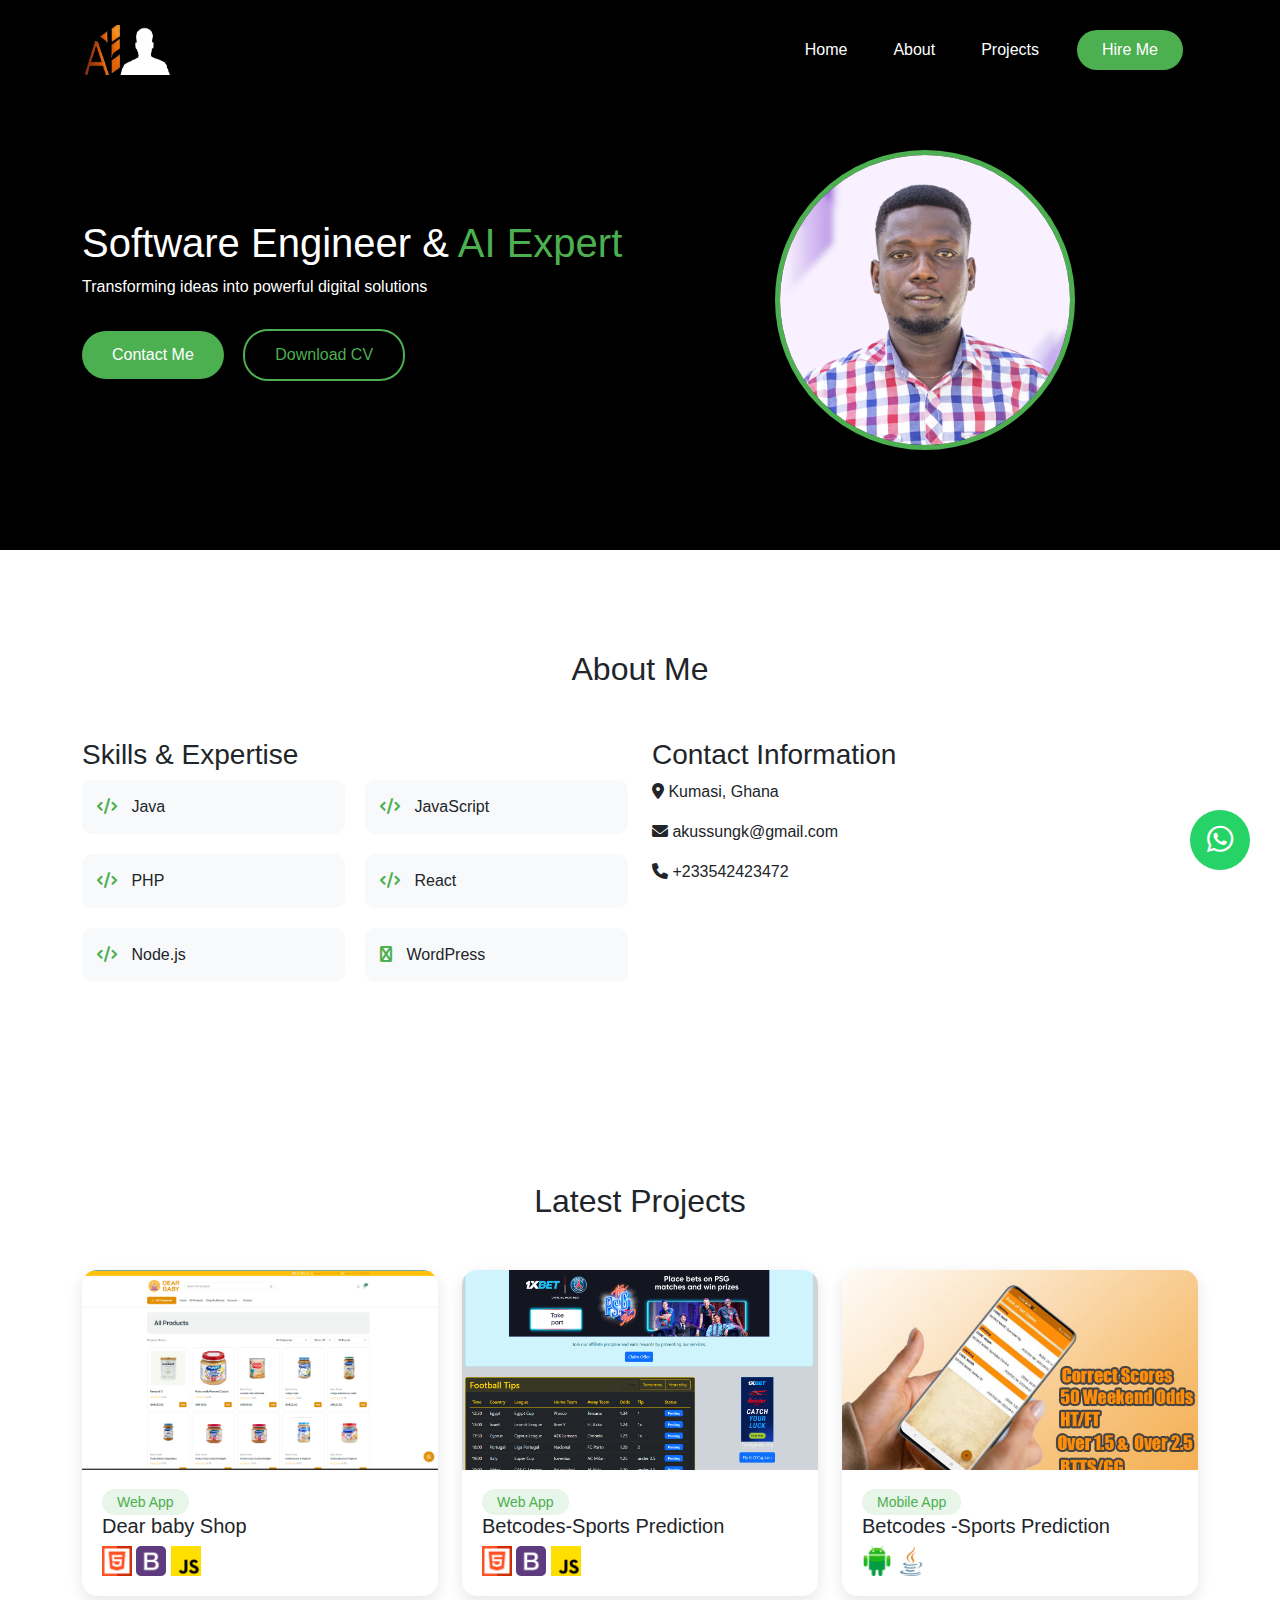
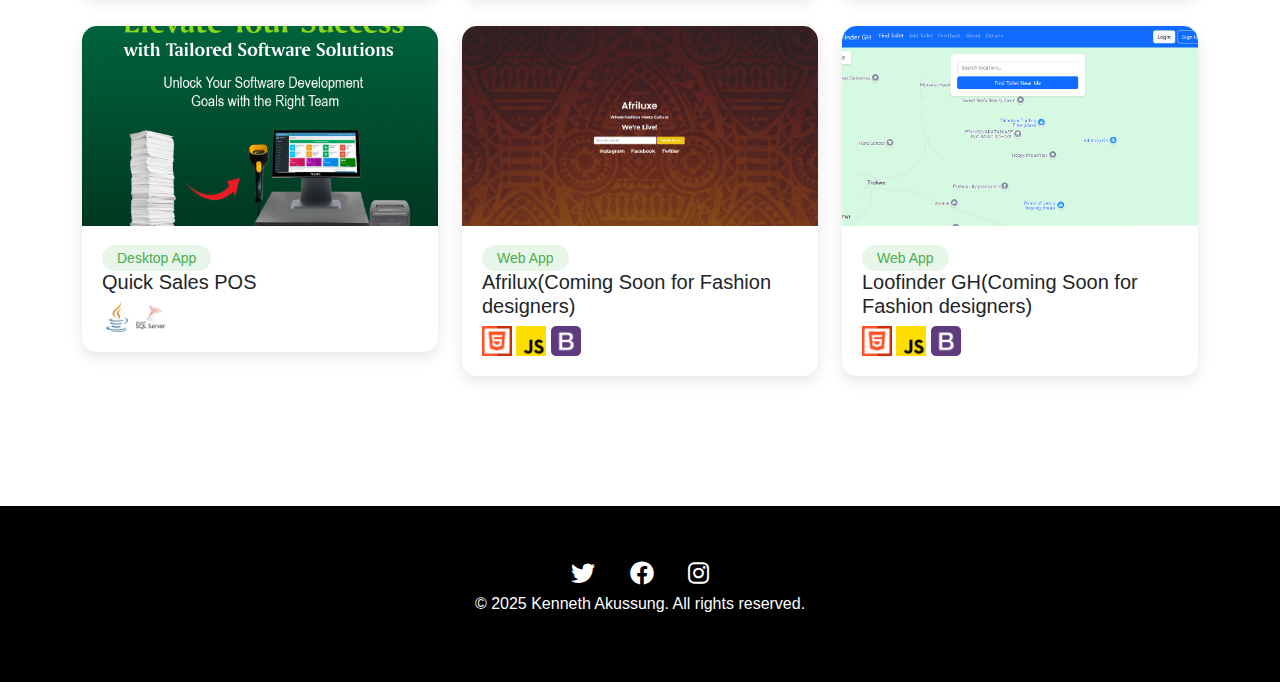
==== index.html @ 5c7963cb "first commit" ====
<!DOCTYPE html>
<html lang="en">
  <head>
    <meta charset="UTF-8" />
    <meta name="viewport" content="width=device-width, initial-scale=1.0" />
    <meta
      name="description"
      content="Kenneth Akussung - Software Engineer and AI Expert Portfolio"
    />
    <title>Kenneth Akussung - Portfolio</title>
    <link
      href="https://cdn.jsdelivr.net/npm/bootstrap@5.3.0/dist/css/bootstrap.min.css"
      rel="stylesheet"
    />
    <link
      rel="stylesheet"
      href="https://cdnjs.cloudflare.com/ajax/libs/font-awesome/6.0.0/css/all.min.css"
    />
    <link rel="stylesheet" href="style.css" />
  </head>
  <body>
    <!-- Navigation -->
    <nav class="navbar navbar-expand-lg fixed-top">
      <div class="container">
        <a class="navbar-brand" href="#home"
          ><img src="assets/logo.png" width="150" height="50" alt=""
        /></a>
        <button
          class="navbar-toggler"
          type="button"
          data-bs-toggle="collapse"
          data-bs-target="#navbarNav"
        >
          <span class="navbar-toggler-icon"></span>
        </button>
        <div class="collapse navbar-collapse" id="navbarNav">
          <ul class="navbar-nav ms-auto">
            <li class="nav-item"><a class="nav-link" href="#home">Home</a></li>
            <li class="nav-item">
              <a class="nav-link" href="#about">About</a>
            </li>
            <li class="nav-item">
              <a class="nav-link" href="#projects">Projects</a>
            </li>
            <li class="nav-item">
              <a class="nav-link hire-btn" href="#contact">Hire Me</a>
            </li>
          </ul>
        </div>
      </div>
    </nav>

    <!-- Hero Section -->
    <section id="home" class="hero">
      <div class="container">
        <div class="row align-items-center">
          <div class="col-md-6">
            <h1>
              Software Engineer & <span class="highlight">AI Expert</span>
            </h1>
            <p>Transforming ideas into powerful digital solutions</p>
            <div class="cta-buttons">
              <a href="#contact" class="btn btn-primary">Contact Me</a>
              <a href="#" class="btn btn-outline">Download CV</a>
            </div>
          </div>
          <div class="col-md-6 text-center">
            <img
              src="assets/profile.jpeg"
              alt="Kenneth Akussung"
              class="profile-img"
            />
          </div>
        </div>
      </div>
    </section>

    <!-- About Section -->
    <section id="about" class="about">
      <div class="container">
        <h2>About Me</h2>
        <div class="row">
          <div class="col-md-6">
            <h3>Skills & Expertise</h3>
            <div class="skills-grid">
              <div class="skill-item"><i class="fas fa-code"></i> Java</div>
              <div class="skill-item">
                <i class="fas fa-code"></i> JavaScript
              </div>
              <div class="skill-item"><i class="fas fa-code"></i> PHP</div>
              <div class="skill-item"><i class="fas fa-code"></i> React</div>
              <div class="skill-item"><i class="fas fa-code"></i> Node.js</div>
              <div class="skill-item">
                <i class="fas fa-wordpress"></i> WordPress
              </div>
            </div>
          </div>
          <div class="col-md-6">
            <h3>Contact Information</h3>
            <p><i class="fas fa-map-marker-alt"></i> Kumasi, Ghana</p>
            <p><i class="fas fa-envelope"></i> akussungk@gmail.com</p>
            <p><i class="fas fa-phone"></i> +233542423472</p>
          </div>
        </div>
      </div>
    </section>

    <!-- Projects Section -->
    <section id="projects" class="projects">
      <div class="container">
        <h2>Latest Projects</h2>
        <div class="row">
          <!--project 1-->
          <div class="col-md-4">
            <div class="project-card">
              <a href="dearbabyshopgh.com" target="_blank">
                <img src="assets/project1.png" alt="Project 1"
              /></a>
              <div class="project-info">
                <span class="platform">Web App</span>
                <h5>Dear baby Shop</h5>
                <div class="technologies">
                  <img src="assets/html.png" alt="" />
                  <img src="assets/bootstrap.png" alt="" />
                  <img src="assets/js.png" alt="" />
                </div>
              </div>
            </div>
          </div>
          <!--project 2-->
          <div class="col-md-4">
            <div class="project-card">
              <a href=""> <img src="assets/project3.png" alt="Project 1" /></a>
              <div class="project-info">
                <span class="platform">Web App</span>
                <h5>Betcodes-Sports Prediction</h5>
                <div class="technologies">
                  <img src="assets/html.png" alt="" />
                  <img src="assets/bootstrap.png" alt="" />
                  <img src="assets/js.png" alt="" />
                </div>
              </div>
            </div>
          </div>
          <!--project 3-->
          <div class="col-md-4">
            <div class="project-card">
              <a href=""> <img src="assets/AD2.jpg" alt="Project 1" /></a>
              <div class="project-info">
                <span class="platform">Mobile App</span>
                <h5>Betcodes -Sports Prediction</h5>
                <div class="technologies">
                  <img src="assets/android.png" alt="" />
                  <img src="assets/java.png" alt="" />
                </div>
              </div>
            </div>
          </div>
          <!--project 4-->
          <div class="col-md-4">
            <div class="project-card">
              <a href=""> <img src="assets/Kw1.png" alt="Project 1" /></a>
              <div class="project-info">
                <span class="platform">Desktop App</span>
                <h5>Quick Sales POS</h5>
                <div class="technologies">
                  <img src="assets/java.png" alt="" />
                  <img src="assets/sql-server.png" alt="" />
                </div>
              </div>
            </div>
          </div>
          <!--project 4-->
          <div class="col-md-4">
            <div class="project-card">
              <a href=""> <img src="assets/afrilux.png" alt="Project 1" /></a>
              <div class="project-info">
                <span class="platform">Web App</span>
                <h5>Afrilux(Coming Soon for Fashion designers)</h5>
                <div class="technologies">
                  <img src="assets/html.png" alt="" />
                  <img src="assets/js.png" alt="" />
                  <img src="assets/bootstrap.png" alt="" />
                </div>
              </div>
            </div>
          </div>
          <!--project 5-->
          <div class="col-md-4">
            <div class="project-card">
              <a href=""> <img src="assets/loofinder.png" alt="Project 1" /></a>
              <div class="project-info">
                <span class="platform">Web App</span>
                <h5>Loofinder GH(Coming Soon for Fashion designers)</h5>
                <div class="technologies">
                  <img src="assets/html.png" alt="" />
                  <img src="assets/js.png" alt="" />
                  <img src="assets/bootstrap.png" alt="" />
                </div>
              </div>
            </div>
          </div>
          <!-- Add more project cards as needed -->
        </div>
      </div>
    </section>

    <!-- Footer -->
    <footer>
      <div class="container">
        <div class="social-links">
          <a href="https://x.com/Kenworldtech"
            ><i class="fab fa-twitter"></i
          ></a>
          <a href="https://facebook.com/akussung"
            ><i class="fab fa-facebook"></i
          ></a>
          <a href="https://instagram.com/kenworldtech"
            ><i class="fab fa-instagram"></i
          ></a>
        </div>
        <p>&copy; 2025 Kenneth Akussung. All rights reserved.</p>
      </div>
    </footer>

    <!-- WhatsApp Float -->
    <a href="https://wa.me/233542423472" class="whatsapp-float">
      <i class="fab fa-whatsapp"></i>
    </a>

    <script src="https://cdn.jsdelivr.net/npm/bootstrap@5.3.0/dist/js/bootstrap.bundle.min.js"></script>
    <script src="script.js"></script>
  </body>
</html>
---- style.css ----
:root {
  --primary-color: #4caf50;
  --dark-color: #000;
  --light-color: #fff;
}

/* General Styles */
body {
  font-family: "Arial", sans-serif;
}

section {
  padding: 100px 0;
}

h2 {
  text-align: center;
  margin-bottom: 50px;
}

/* Navigation */
.navbar {
  background-color: var(--dark-color);
  padding: 20px 0;
}

.navbar-brand {
  color: var(--primary-color);
  font-weight: bold;
}

.nav-link {
  color: var(--light-color) !important;
  margin: 0 15px;
}

.hire-btn {
  background-color: var(--primary-color);
  border-radius: 25px;
  padding: 8px 25px !important;
}

/* Hero Section */
.hero {
  background-color: var(--dark-color);
  color: var(--light-color);
  padding-top: 150px;
}

.highlight {
  color: var(--primary-color);
}

.profile-img {
  width: 300px;
  height: 300px;
  border-radius: 50%;
  border: 5px solid var(--primary-color);
}

.cta-buttons {
  margin-top: 30px;
}

.btn-primary {
  background-color: var(--primary-color);
  border: none;
  padding: 12px 30px;
  border-radius: 25px;
}

.btn-outline {
  border: 2px solid var(--primary-color);
  color: var(--primary-color);
  padding: 12px 30px;
  border-radius: 25px;
  margin-left: 15px;
}

/* About Section */
.skills-grid {
  display: grid;
  grid-template-columns: repeat(2, 1fr);
  gap: 20px;
}

.skill-item {
  background-color: #f8f9fa;
  padding: 15px;
  border-radius: 10px;
}

.skill-item i {
  color: var(--primary-color);
  margin-right: 10px;
}

/* Projects Section */
.project-card {
  background-color: var(--light-color);
  border-radius: 15px;
  overflow: hidden;
  box-shadow: 0 5px 15px rgba(0, 0, 0, 0.1);
  margin-bottom: 30px;
}

.project-card img {
  width: 100%;
  height: 200px;
  object-fit: cover;
}

.project-info {
  padding: 20px;
}

.platform {
  background-color: #e8f5e9;
  color: var(--primary-color);
  padding: 5px 15px;
  border-radius: 15px;
  font-size: 14px;
}

.technologies span {
  background-color: #f8f9fa;
  padding: 5px 15px;
  border-radius: 15px;
  margin-right: 10px;
  font-size: 14px;
}
.technologies img {
  width: 30px;
  height: 30px;
}
/* Footer */
footer {
  background-color: var(--dark-color);
  color: var(--light-color);
  padding: 50px 0;
  text-align: center;
}

.social-links a {
  color: var(--light-color);
  margin: 0 15px;
  font-size: 24px;
}

/* WhatsApp Float */
.whatsapp-float {
  position: fixed;
  bottom: 30px;
  right: 30px;
  background-color: #25d366;
  color: var(--light-color);
  width: 60px;
  height: 60px;
  border-radius: 50%;
  text-align: center;
  font-size: 30px;
  line-height: 60px;
  z-index: 100;
}
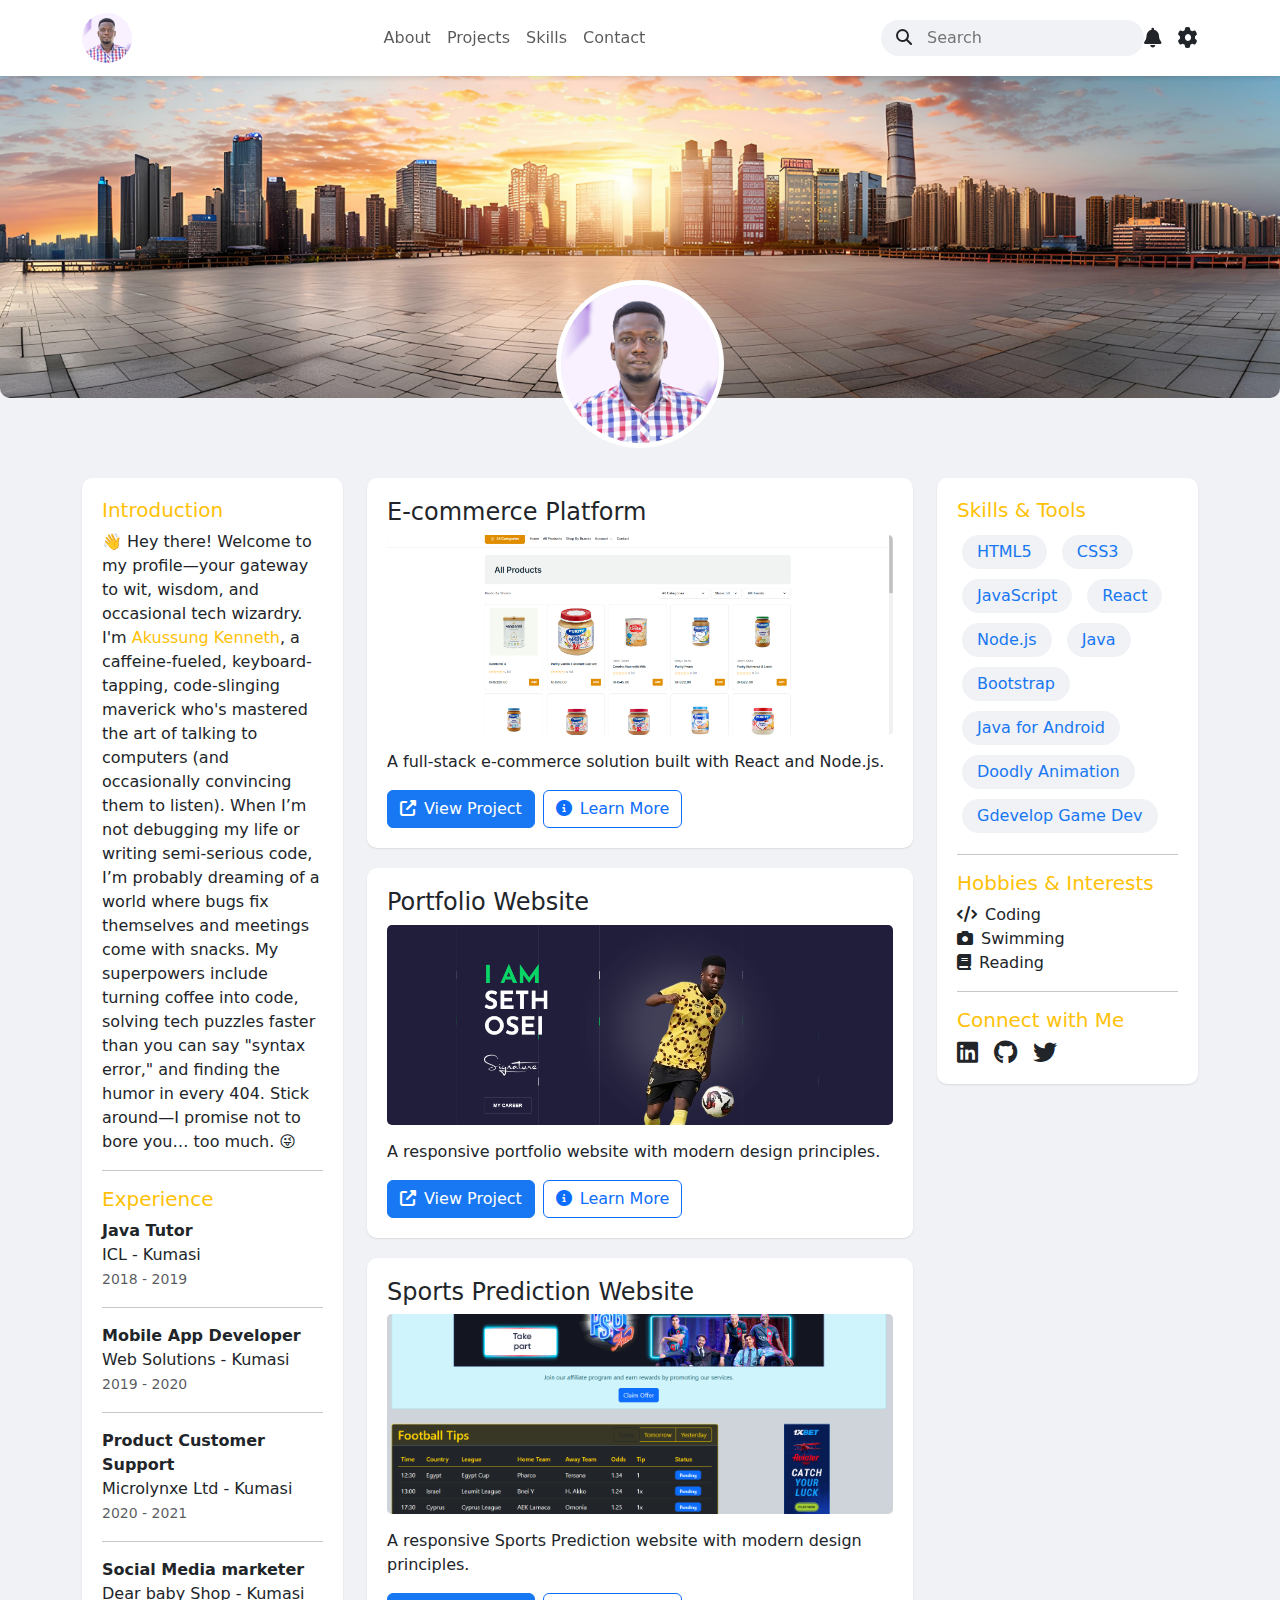
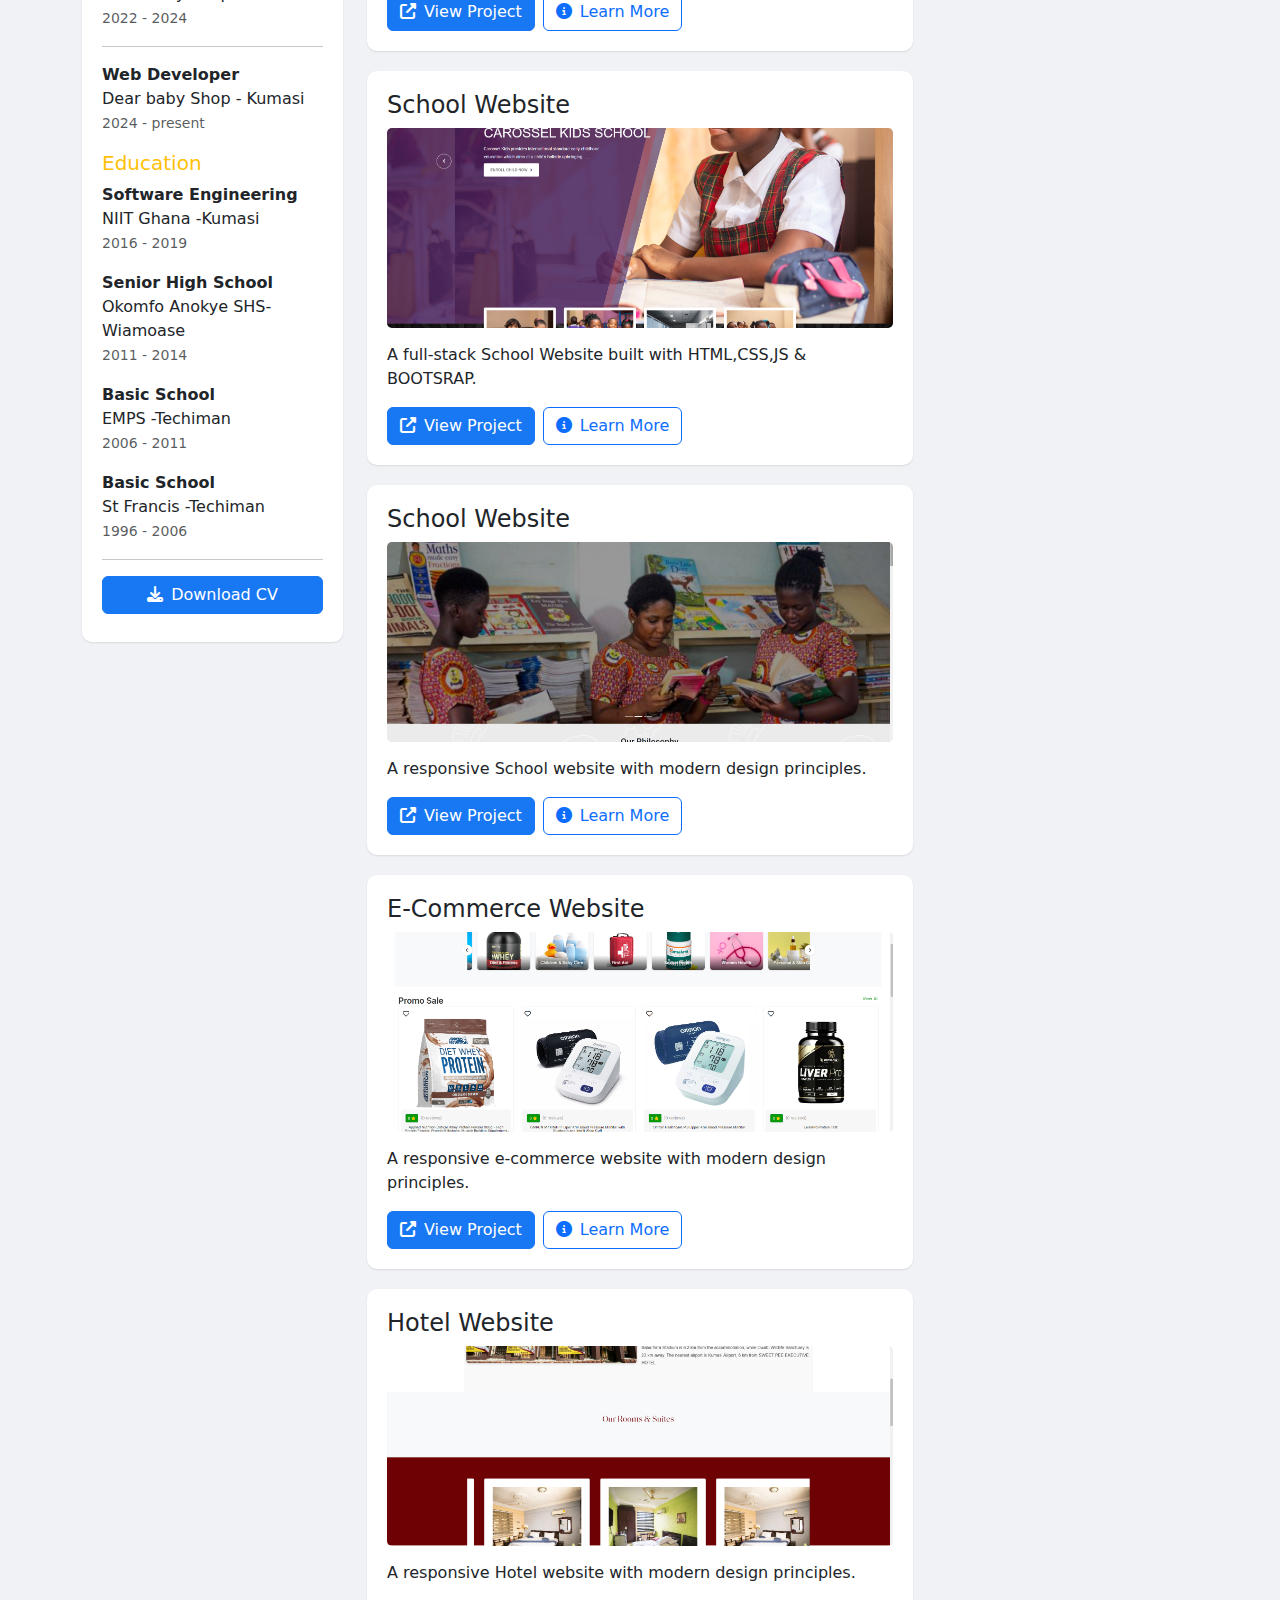
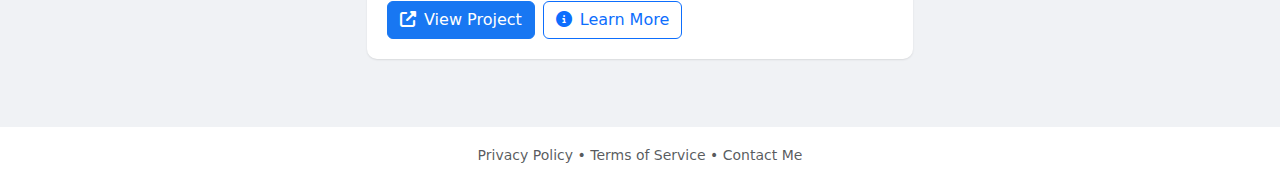
==== commit ddb8f4e3: "Add files via upload" ====
--- a/index.html
+++ b/index.html
@@ -1,234 +1,371 @@
-<!DOCTYPE html>
-<html lang="en">
-  <head>
-    <meta charset="UTF-8" />
-    <meta name="viewport" content="width=device-width, initial-scale=1.0" />
-    <meta
-      name="description"
-      content="Kenneth Akussung - Software Engineer and AI Expert Portfolio"
-    />
-    <title>Kenneth Akussung - Portfolio</title>
-    <link
-      href="https://cdn.jsdelivr.net/npm/bootstrap@5.3.0/dist/css/bootstrap.min.css"
-      rel="stylesheet"
-    />
-    <link
-      rel="stylesheet"
-      href="https://cdnjs.cloudflare.com/ajax/libs/font-awesome/6.0.0/css/all.min.css"
-    />
-    <link rel="stylesheet" href="style.css" />
-  </head>
-  <body>
-    <!-- Navigation -->
-    <nav class="navbar navbar-expand-lg fixed-top">
-      <div class="container">
-        <a class="navbar-brand" href="#home"
-          ><img src="assets/logo.png" width="150" height="50" alt=""
-        /></a>
-        <button
-          class="navbar-toggler"
-          type="button"
-          data-bs-toggle="collapse"
-          data-bs-target="#navbarNav"
-        >
-          <span class="navbar-toggler-icon"></span>
-        </button>
-        <div class="collapse navbar-collapse" id="navbarNav">
-          <ul class="navbar-nav ms-auto">
-            <li class="nav-item"><a class="nav-link" href="#home">Home</a></li>
-            <li class="nav-item">
-              <a class="nav-link" href="#about">About</a>
-            </li>
-            <li class="nav-item">
-              <a class="nav-link" href="#projects">Projects</a>
-            </li>
-            <li class="nav-item">
-              <a class="nav-link hire-btn" href="#contact">Hire Me</a>
-            </li>
-          </ul>
-        </div>
-      </div>
-    </nav>
-
-    <!-- Hero Section -->
-    <section id="home" class="hero">
-      <div class="container">
-        <div class="row align-items-center">
-          <div class="col-md-6">
-            <h1>
-              Software Engineer & <span class="highlight">AI Expert</span>
-            </h1>
-            <p>Transforming ideas into powerful digital solutions</p>
-            <div class="cta-buttons">
-              <a href="#contact" class="btn btn-primary">Contact Me</a>
-              <a href="#" class="btn btn-outline">Download CV</a>
-            </div>
-          </div>
-          <div class="col-md-6 text-center">
-            <img
-              src="assets/profile.jpeg"
-              alt="Kenneth Akussung"
-              class="profile-img"
-            />
-          </div>
-        </div>
-      </div>
-    </section>
-
-    <!-- About Section -->
-    <section id="about" class="about">
-      <div class="container">
-        <h2>About Me</h2>
-        <div class="row">
-          <div class="col-md-6">
-            <h3>Skills & Expertise</h3>
-            <div class="skills-grid">
-              <div class="skill-item"><i class="fas fa-code"></i> Java</div>
-              <div class="skill-item">
-                <i class="fas fa-code"></i> JavaScript
-              </div>
-              <div class="skill-item"><i class="fas fa-code"></i> PHP</div>
-              <div class="skill-item"><i class="fas fa-code"></i> React</div>
-              <div class="skill-item"><i class="fas fa-code"></i> Node.js</div>
-              <div class="skill-item">
-                <i class="fas fa-wordpress"></i> WordPress
-              </div>
-            </div>
-          </div>
-          <div class="col-md-6">
-            <h3>Contact Information</h3>
-            <p><i class="fas fa-map-marker-alt"></i> Kumasi, Ghana</p>
-            <p><i class="fas fa-envelope"></i> akussungk@gmail.com</p>
-            <p><i class="fas fa-phone"></i> +233542423472</p>
-          </div>
-        </div>
-      </div>
-    </section>
-
-    <!-- Projects Section -->
-    <section id="projects" class="projects">
-      <div class="container">
-        <h2>Latest Projects</h2>
-        <div class="row">
-          <!--project 1-->
-          <div class="col-md-4">
-            <div class="project-card">
-              <a href="dearbabyshopgh.com" target="_blank">
-                <img src="assets/project1.png" alt="Project 1"
-              /></a>
-              <div class="project-info">
-                <span class="platform">Web App</span>
-                <h5>Dear baby Shop</h5>
-                <div class="technologies">
-                  <img src="assets/html.png" alt="" />
-                  <img src="assets/bootstrap.png" alt="" />
-                  <img src="assets/js.png" alt="" />
-                </div>
-              </div>
-            </div>
-          </div>
-          <!--project 2-->
-          <div class="col-md-4">
-            <div class="project-card">
-              <a href=""> <img src="assets/project3.png" alt="Project 1" /></a>
-              <div class="project-info">
-                <span class="platform">Web App</span>
-                <h5>Betcodes-Sports Prediction</h5>
-                <div class="technologies">
-                  <img src="assets/html.png" alt="" />
-                  <img src="assets/bootstrap.png" alt="" />
-                  <img src="assets/js.png" alt="" />
-                </div>
-              </div>
-            </div>
-          </div>
-          <!--project 3-->
-          <div class="col-md-4">
-            <div class="project-card">
-              <a href=""> <img src="assets/AD2.jpg" alt="Project 1" /></a>
-              <div class="project-info">
-                <span class="platform">Mobile App</span>
-                <h5>Betcodes -Sports Prediction</h5>
-                <div class="technologies">
-                  <img src="assets/android.png" alt="" />
-                  <img src="assets/java.png" alt="" />
-                </div>
-              </div>
-            </div>
-          </div>
-          <!--project 4-->
-          <div class="col-md-4">
-            <div class="project-card">
-              <a href=""> <img src="assets/Kw1.png" alt="Project 1" /></a>
-              <div class="project-info">
-                <span class="platform">Desktop App</span>
-                <h5>Quick Sales POS</h5>
-                <div class="technologies">
-                  <img src="assets/java.png" alt="" />
-                  <img src="assets/sql-server.png" alt="" />
-                </div>
-              </div>
-            </div>
-          </div>
-          <!--project 4-->
-          <div class="col-md-4">
-            <div class="project-card">
-              <a href=""> <img src="assets/afrilux.png" alt="Project 1" /></a>
-              <div class="project-info">
-                <span class="platform">Web App</span>
-                <h5>Afrilux(Coming Soon for Fashion designers)</h5>
-                <div class="technologies">
-                  <img src="assets/html.png" alt="" />
-                  <img src="assets/js.png" alt="" />
-                  <img src="assets/bootstrap.png" alt="" />
-                </div>
-              </div>
-            </div>
-          </div>
-          <!--project 5-->
-          <div class="col-md-4">
-            <div class="project-card">
-              <a href=""> <img src="assets/loofinder.png" alt="Project 1" /></a>
-              <div class="project-info">
-                <span class="platform">Web App</span>
-                <h5>Loofinder GH(Coming Soon for Fashion designers)</h5>
-                <div class="technologies">
-                  <img src="assets/html.png" alt="" />
-                  <img src="assets/js.png" alt="" />
-                  <img src="assets/bootstrap.png" alt="" />
-                </div>
-              </div>
-            </div>
-          </div>
-          <!-- Add more project cards as needed -->
-        </div>
-      </div>
-    </section>
-
-    <!-- Footer -->
-    <footer>
-      <div class="container">
-        <div class="social-links">
-          <a href="https://x.com/Kenworldtech"
-            ><i class="fab fa-twitter"></i
-          ></a>
-          <a href="https://facebook.com/akussung"
-            ><i class="fab fa-facebook"></i
-          ></a>
-          <a href="https://instagram.com/kenworldtech"
-            ><i class="fab fa-instagram"></i
-          ></a>
-        </div>
-        <p>&copy; 2025 Kenneth Akussung. All rights reserved.</p>
-      </div>
-    </footer>
-
-    <!-- WhatsApp Float -->
-    <a href="https://wa.me/233542423472" class="whatsapp-float">
-      <i class="fab fa-whatsapp"></i>
-    </a>
-
-    <script src="https://cdn.jsdelivr.net/npm/bootstrap@5.3.0/dist/js/bootstrap.bundle.min.js"></script>
-    <script src="script.js"></script>
-  </body>
-</html>
+<!DOCTYPE html>
+<html lang="en">
+
+<head>
+  <meta charset="UTF-8" />
+  <meta name="viewport" content="width=device-width, initial-scale=1.0" />
+  <title>Akussung Kenneth - Software Engineer | Website & Mobile App Developer in Ghana</title>
+  <link href="https://cdnjs.cloudflare.com/ajax/libs/bootstrap/5.3.2/css/bootstrap.min.css" rel="stylesheet" />
+  <link href="https://cdnjs.cloudflare.com/ajax/libs/font-awesome/6.4.0/css/all.min.css" rel="stylesheet" />
+  <link rel="stylesheet" href="style.css" />
+  <meta name="description"
+    content="Akussung Kenneth is a skilled Software Engineer and Developer based in Ghana, specializing in website and mobile app development. Hire a professional developer for your next project.">
+  <meta name="keywords"
+    content="Akussung Kenneth, Software Engineer Ghana, Website Developer Ghana, Mobile App Developer Ghana, Web Development, App Development, Ghana Developer, Akussung Portfolio">
+  <meta property="og:title" content="Akussung Kenneth - Software Engineer | Developer in Ghana">
+  <meta property="og:description"
+    content="Akussung Kenneth is a professional Software Engineer and Developer based in Ghana, specializing in website and mobile app development.">
+  <meta property="og:image" content="https://akussung.vercel.app/ken.jpeg">
+  <meta property="og:url" content="https://akussung.vercel.app">
+  <meta name="twitter:card" content="summary_large_image">
+  <meta name="twitter:title" content="Akussung Kenneth - Software Engineer | Developer in Ghana">
+  <meta name="twitter:description"
+    content="Akussung Kenneth is a professional Software Engineer and Developer based in Ghana, specializing in website and mobile app development.">
+  <meta name="twitter:image" content="https://akussung.vercel.app/ken.jpeg">
+  <script type="application/ld+json">
+    {
+      "@context": "https://schema.org",
+      "@type": "Person",
+      "name": "Akussung Kenneth",
+      "jobTitle": "Software Engineer",
+      "url": "https://akussung.vercel.app",
+      "address": {
+        "@type": "PostalAddress",
+        "addressLocality": "Ghana"
+      },
+      "sameAs": [
+        "https://facebook.com/akussung",
+        "https://github.com/kenworldtech"
+      ]
+    }
+    </script>
+</head>
+
+<body>
+  <!-- Navigation Bar -->
+  <nav class="navbar navbar-expand-lg navbar-light fixed-top">
+    <div class="container">
+      <a class="navbar-brand" href="#">
+        <img src="ken.jpeg" alt="Akussung Kenneth - Software Engineer in Ghana" width="50" height="50" alt="Logo"
+          class="rounded-circle" />
+      </a>
+
+      <div class="d-flex align-items-center order-lg-last">
+        <div class="d-flex gap-3">
+          <i class="fas fa-bell fs-5"></i>
+          <i class="fas fa-cog fs-5"></i>
+        </div>
+        <button class="navbar-toggler ms-3" type="button" data-bs-toggle="collapse" data-bs-target="#navbarNav">
+          <span class="navbar-toggler-icon"></span>
+        </button>
+      </div>
+
+      <div class="collapse navbar-collapse" id="navbarNav">
+        <ul class="navbar-nav mx-auto">
+          <li class="nav-item">
+            <a class="nav-link" href="#about">About</a>
+          </li>
+          <li class="nav-item">
+            <a class="nav-link" href="#projects">Projects</a>
+          </li>
+          <li class="nav-item">
+            <a class="nav-link" href="#skills">Skills</a>
+          </li>
+          <li class="nav-item">
+            <a class="nav-link" href="#contact">Contact</a>
+          </li>
+        </ul>
+        <div class="search-bar d-none d-lg-block">
+          <i class="fas fa-search"></i>
+          <input type="text" placeholder="Search" class="border-0 bg-transparent ms-2" />
+        </div>
+      </div>
+    </div>
+  </nav>
+
+  <!-- Profile Section -->
+  <div class="profile-section mt-5">
+    <div class="cover-photo">
+      <img src="cover.jpg" alt="Cover Photo" class="w-100 h-100 object-fit-cover" />
+      <h1>Akussung Kenneth - Software Engineer & Developer</h1>
+    </div>
+    <div class="profile-picture">
+      <img src="ken.jpeg" alt="Akussung Kenneth - Software Engineer in Ghana"
+        class="w-100 h-100 rounded-circle object-fit-cover" />
+
+    </div>
+  </div>
+
+  <!-- Main Content -->
+  <div class="container">
+    <div class="row">
+      <!-- Left Sidebar -->
+      <div class="col-md-3">
+        <div class="sidebar">
+          <h5 class="text-warning">Introduction</h5>
+          <p>
+            👋 Hey there! Welcome to my profile—your gateway to wit, wisdom,
+            and occasional tech wizardry. I'm
+            <span class="text-warning">Akussung Kenneth</span>, a
+            caffeine-fueled, keyboard-tapping, code-slinging maverick who's
+            mastered the art of talking to computers (and occasionally
+            convincing them to listen). When I’m not debugging my life or
+            writing semi-serious code, I’m probably dreaming of a world where
+            bugs fix themselves and meetings come with snacks. My superpowers
+            include turning coffee into code, solving tech puzzles faster than
+            you can say "syntax error," and finding the humor in every 404.
+            Stick around—I promise not to bore you… too much. 😜
+          </p>
+
+          <hr />
+
+          <h5 class="text-warning">Experience</h5>
+          <div class="mb-3">
+            <strong>Java Tutor</strong>
+            <p class="mb-0">ICL - Kumasi</p>
+            <small class="text-muted">2018 - 2019</small>
+          </div>
+          <hr />
+          <div class="mb-3">
+            <strong>Mobile App Developer</strong>
+            <p class="mb-0">Web Solutions - Kumasi</p>
+            <small class="text-muted">2019 - 2020</small>
+          </div>
+          <hr />
+          <div class="mb-3">
+            <strong>Product Customer Support</strong>
+            <p class="mb-0">Microlynxe Ltd - Kumasi</p>
+            <small class="text-muted">2020 - 2021</small>
+          </div>
+          <hr />
+          <div class="mb-3">
+            <strong>Social Media marketer</strong>
+            <p class="mb-0">Dear baby Shop - Kumasi</p>
+            <small class="text-muted">2022 - 2024</small>
+          </div>
+
+          <hr />
+          <div class="mb-3">
+            <strong>Web Developer</strong>
+            <p class="mb-0">Dear baby Shop - Kumasi</p>
+            <small class="text-muted">2024 - present</small>
+          </div>
+
+          <h5 class="text-warning">Education</h5>
+          <div class="mb-3">
+            <strong>Software Engineering</strong>
+            <p class="mb-0">NIIT Ghana -Kumasi</p>
+            <small class="text-muted">2016 - 2019</small>
+          </div>
+          <div class="mb-3">
+            <strong>Senior High School</strong>
+            <p class="mb-0">Okomfo Anokye SHS-Wiamoase</p>
+            <small class="text-muted">2011 - 2014</small>
+          </div>
+          <div class="mb-3">
+            <strong>Basic School</strong>
+            <p class="mb-0">EMPS -Techiman</p>
+            <small class="text-muted">2006 - 2011</small>
+          </div>
+          <div class="mb-3">
+            <strong>Basic School</strong>
+            <p class="mb-0">St Francis -Techiman</p>
+            <small class="text-muted">1996 - 2006</small>
+          </div>
+          <hr />
+
+          <button class="btn btn-primary w-100 mb-2">
+            <i class="fas fa-download me-2"></i>Download CV
+          </button>
+        </div>
+      </div>
+
+      <!-- Central Feed -->
+      <div class="col-md-6">
+        <!-- Project Posts -->
+        <div class="project-card">
+          <h4>E-commerce Platform</h4>
+          <div class="project-image">
+            <img src="project2.png" alt="Project 1" class="w-100 h-100 object-fit-cover" />
+          </div>
+          <p>
+            A full-stack e-commerce solution built with React and Node.js.
+          </p>
+          <div class="d-flex gap-2">
+            <button class="btn btn-primary">
+              <i class="fas fa-external-link-alt me-2"></i>View Project
+            </button>
+            <button class="btn btn-outline-primary">
+              <i class="fas fa-info-circle me-2"></i>Learn More
+            </button>
+          </div>
+        </div>
+
+        <div class="project-card">
+          <h4>Portfolio Website</h4>
+          <div class="project-image">
+            <img src="project1.png" alt="Project 2" class="w-100 h-100 object-fit-cover" />
+          </div>
+          <p>A responsive portfolio website with modern design principles.</p>
+          <div class="d-flex gap-2">
+            <button class="btn btn-primary">
+              <i class="fas fa-external-link-alt me-2"></i>View Project
+            </button>
+            <button class="btn btn-outline-primary">
+              <i class="fas fa-info-circle me-2"></i>Learn More
+            </button>
+          </div>
+        </div>
+
+        <div class="project-card">
+          <h4>Sports Prediction Website</h4>
+          <div class="project-image">
+            <img src="project3.png" alt="Project 3" class="w-100 h-100 object-fit-cover" />
+          </div>
+          <p>
+            A responsive Sports Prediction website with modern design
+            principles.
+          </p>
+          <div class="d-flex gap-2">
+            <button class="btn btn-primary">
+              <i class="fas fa-external-link-alt me-2"></i>View Project
+            </button>
+            <button class="btn btn-outline-primary">
+              <i class="fas fa-info-circle me-2"></i>Learn More
+            </button>
+          </div>
+        </div>
+
+        <div class="project-card">
+          <h4>School Website</h4>
+          <div class="project-image">
+            <img src="project4.png" alt="Project 1" class="w-100 h-100 object-fit-cover" />
+          </div>
+          <p>
+            A full-stack School Website built with HTML,CSS,JS & BOOTSRAP.
+          </p>
+          <div class="d-flex gap-2">
+            <button class="btn btn-primary">
+              <i class="fas fa-external-link-alt me-2"></i>View Project
+            </button>
+            <button class="btn btn-outline-primary">
+              <i class="fas fa-info-circle me-2"></i>Learn More
+            </button>
+          </div>
+        </div>
+
+        <div class="project-card">
+          <h4>School Website</h4>
+          <div class="project-image">
+            <img src="project5.png" alt="Project 2" class="w-100 h-100 object-fit-cover" />
+          </div>
+          <p>A responsive School website with modern design principles.</p>
+          <div class="d-flex gap-2">
+            <button class="btn btn-primary">
+              <i class="fas fa-external-link-alt me-2"></i>View Project
+            </button>
+            <button class="btn btn-outline-primary">
+              <i class="fas fa-info-circle me-2"></i>Learn More
+            </button>
+          </div>
+        </div>
+
+        <div class="project-card">
+          <h4>E-Commerce Website</h4>
+          <div class="project-image">
+            <img src="project6.png" alt="Project 3" class="w-100 h-100 object-fit-cover" />
+          </div>
+          <p>
+            A responsive e-commerce website with modern design
+            principles.
+          </p>
+          <div class="d-flex gap-2">
+            <button class="btn btn-primary">
+              <i class="fas fa-external-link-alt me-2"></i>View Project
+            </button>
+            <button class="btn btn-outline-primary">
+              <i class="fas fa-info-circle me-2"></i>Learn More
+            </button>
+          </div>
+        </div>
+        <div class="project-card">
+          <h4>Hotel Website</h4>
+          <div class="project-image">
+            <img src="project7.png" alt="Project 3" class="w-100 h-100 object-fit-cover" />
+          </div>
+          <p>
+            A responsive Hotel website with modern design
+            principles.
+          </p>
+          <div class="d-flex gap-2">
+            <button class="btn btn-primary">
+              <i class="fas fa-external-link-alt me-2"></i>View Project
+            </button>
+            <button class="btn btn-outline-primary">
+              <i class="fas fa-info-circle me-2"></i>Learn More
+            </button>
+          </div>
+        </div>
+
+      </div>
+
+      <!-- Right Sidebar -->
+      <div class="col-md-3">
+        <div class="sidebar" id="skills">
+          <h5 class="text-warning">Skills & Tools</h5>
+          <div class="mb-3">
+            <span class="skill-badge">HTML5</span>
+            <span class="skill-badge">CSS3</span>
+            <span class="skill-badge">JavaScript</span>
+            <span class="skill-badge">React</span>
+            <span class="skill-badge">Node.js</span>
+            <span class="skill-badge">Java</span>
+            <span class="skill-badge">Bootstrap</span>
+            <span class="skill-badge">Java for Android</span>
+            <span class="skill-badge">Doodly Animation</span>
+            <span class="skill-badge">Gdevelop Game Dev</span>
+          </div>
+
+          <hr />
+
+          <h5 class="text-warning">Hobbies & Interests</h5>
+          <ul class="list-unstyled">
+            <li><i class="fas fa-code me-2"></i>Coding</li>
+            <li><i class="fas fa-camera me-2"></i>Swimming</li>
+            <li><i class="fas fa-book me-2"></i>Reading</li>
+          </ul>
+
+          <hr />
+
+          <h5 class="text-warning">Connect with Me</h5>
+          <div class="d-flex gap-3">
+            <i class="fab fa-linkedin fs-4"></i>
+            <i class="fab fa-github fs-4"></i>
+            <i class="fab fa-twitter fs-4"></i>
+          </div>
+        </div>
+      </div>
+    </div>
+  </div>
+
+  <!-- Footer -->
+  <footer class="bg-white mt-5 py-3">
+    <div class="container">
+      <div class="row">
+        <div class="col-12 text-center">
+          <small class="text-muted">
+            <a href="#" class="text-decoration-none text-muted">Privacy Policy</a>
+            •
+            <a href="#" class="text-decoration-none text-muted">Terms of Service</a>
+            •
+            <a href="#" class="text-decoration-none text-muted">Contact Me</a>
+          </small>
+        </div>
+      </div>
+    </div>
+  </footer>
+
+  <script src="https://cdnjs.cloudflare.com/ajax/libs/bootstrap/5.3.2/js/bootstrap.bundle.min.js"></script>
+</body>
+
+</html>--- a/style.css
+++ b/style.css
@@ -1,164 +1,112 @@
-:root {
-  --primary-color: #4caf50;
-  --dark-color: #000;
-  --light-color: #fff;
-}
-
-/* General Styles */
-body {
-  font-family: "Arial", sans-serif;
-}
-
-section {
-  padding: 100px 0;
-}
-
-h2 {
-  text-align: center;
-  margin-bottom: 50px;
-}
-
-/* Navigation */
-.navbar {
-  background-color: var(--dark-color);
-  padding: 20px 0;
-}
-
-.navbar-brand {
-  color: var(--primary-color);
-  font-weight: bold;
-}
-
-.nav-link {
-  color: var(--light-color) !important;
-  margin: 0 15px;
-}
-
-.hire-btn {
-  background-color: var(--primary-color);
-  border-radius: 25px;
-  padding: 8px 25px !important;
-}
-
-/* Hero Section */
-.hero {
-  background-color: var(--dark-color);
-  color: var(--light-color);
-  padding-top: 150px;
-}
-
-.highlight {
-  color: var(--primary-color);
-}
-
-.profile-img {
-  width: 300px;
-  height: 300px;
-  border-radius: 50%;
-  border: 5px solid var(--primary-color);
-}
-
-.cta-buttons {
-  margin-top: 30px;
-}
-
-.btn-primary {
-  background-color: var(--primary-color);
-  border: none;
-  padding: 12px 30px;
-  border-radius: 25px;
-}
-
-.btn-outline {
-  border: 2px solid var(--primary-color);
-  color: var(--primary-color);
-  padding: 12px 30px;
-  border-radius: 25px;
-  margin-left: 15px;
-}
-
-/* About Section */
-.skills-grid {
-  display: grid;
-  grid-template-columns: repeat(2, 1fr);
-  gap: 20px;
-}
-
-.skill-item {
-  background-color: #f8f9fa;
-  padding: 15px;
-  border-radius: 10px;
-}
-
-.skill-item i {
-  color: var(--primary-color);
-  margin-right: 10px;
-}
-
-/* Projects Section */
-.project-card {
-  background-color: var(--light-color);
-  border-radius: 15px;
-  overflow: hidden;
-  box-shadow: 0 5px 15px rgba(0, 0, 0, 0.1);
-  margin-bottom: 30px;
-}
-
-.project-card img {
-  width: 100%;
-  height: 200px;
-  object-fit: cover;
-}
-
-.project-info {
-  padding: 20px;
-}
-
-.platform {
-  background-color: #e8f5e9;
-  color: var(--primary-color);
-  padding: 5px 15px;
-  border-radius: 15px;
-  font-size: 14px;
-}
-
-.technologies span {
-  background-color: #f8f9fa;
-  padding: 5px 15px;
-  border-radius: 15px;
-  margin-right: 10px;
-  font-size: 14px;
-}
-.technologies img {
-  width: 30px;
-  height: 30px;
-}
-/* Footer */
-footer {
-  background-color: var(--dark-color);
-  color: var(--light-color);
-  padding: 50px 0;
-  text-align: center;
-}
-
-.social-links a {
-  color: var(--light-color);
-  margin: 0 15px;
-  font-size: 24px;
-}
-
-/* WhatsApp Float */
-.whatsapp-float {
-  position: fixed;
-  bottom: 30px;
-  right: 30px;
-  background-color: #25d366;
-  color: var(--light-color);
-  width: 60px;
-  height: 60px;
-  border-radius: 50%;
-  text-align: center;
-  font-size: 30px;
-  line-height: 60px;
-  z-index: 100;
-}
+:root {
+  --fb-blue: #1877f2;
+  --fb-hover: #166fe5;
+  --fb-bg: #f0f2f5;
+}
+
+body {
+  background-color: var(--fb-bg);
+}
+
+.navbar {
+  background-color: white;
+  box-shadow: 0 2px 4px rgba(0, 0, 0, 0.1);
+}
+
+.search-bar {
+  background-color: #f0f2f5;
+  border-radius: 20px;
+  padding: 5px 15px;
+}
+
+.profile-section {
+  position: relative;
+  margin-bottom: 80px;
+}
+
+.cover-photo {
+  height: 350px;
+  background-color: #e9ecef;
+  border-radius: 0 0 10px 10px;
+  overflow: hidden;
+}
+
+.profile-picture {
+  position: absolute;
+  bottom: -50px;
+  left: 50%;
+  transform: translateX(-50%);
+  width: 168px;
+  height: 168px;
+  border: 5px solid white;
+  border-radius: 50%;
+  background-color: #e9ecef;
+}
+
+.sidebar {
+  background-color: white;
+  border-radius: 10px;
+  padding: 20px;
+  margin-bottom: 20px;
+  box-shadow: 0 1px 2px rgba(0, 0, 0, 0.1);
+}
+
+.project-card {
+  background-color: white;
+  border-radius: 10px;
+  padding: 20px;
+  margin-bottom: 20px;
+  box-shadow: 0 1px 2px rgba(0, 0, 0, 0.1);
+  transition: transform 0.3s ease, box-shadow 0.3s ease;
+}
+.project-card:hover {
+  transform: scale(1.05);
+  box-shadow: 0 4px 8px rgba(0, 0, 0, 0.2);
+}
+.project-card:hover .project-image {
+  transform: scale(1.1);
+}
+.project-image {
+  width: 100%;
+  height: 200px;
+  background-color: #e9ecef;
+  margin-bottom: 15px;
+  border-radius: 5px;
+  overflow: hidden;
+  transition: transform 0.3s ease;
+}
+
+.btn-primary {
+  background-color: var(--fb-blue);
+  border-color: var(--fb-blue);
+}
+
+.btn-primary:hover {
+  background-color: var(--fb-hover);
+  border-color: var(--fb-hover);
+}
+
+.skill-badge {
+  background-color: var(--fb-bg);
+  color: var(--fb-blue);
+  padding: 5px 15px;
+  border-radius: 20px;
+  margin: 5px;
+  display: inline-block;
+}
+
+@media (max-width: 768px) {
+  .sidebar {
+    margin-top: 20px;
+  }
+
+  .profile-picture {
+    width: 120px;
+    height: 120px;
+    bottom: -35px;
+  }
+
+  .cover-photo {
+    height: 200px;
+  }
+}
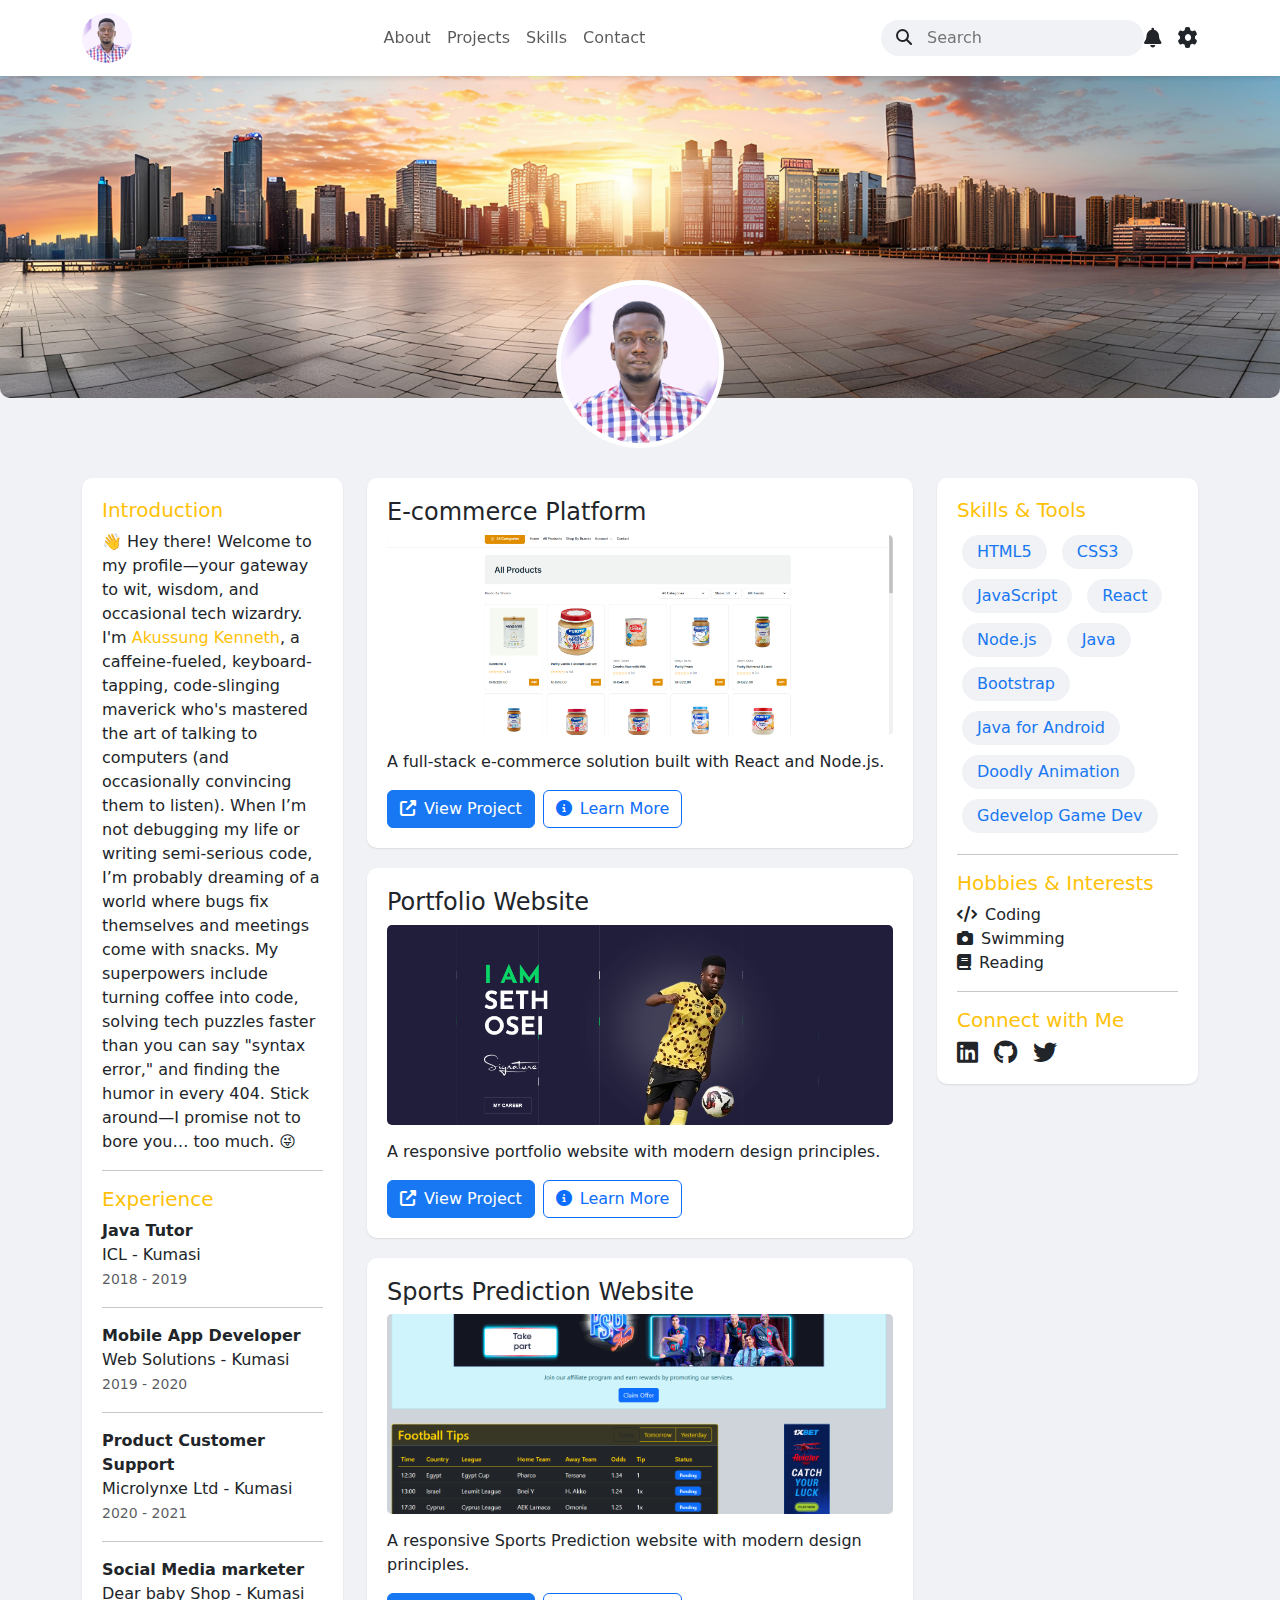
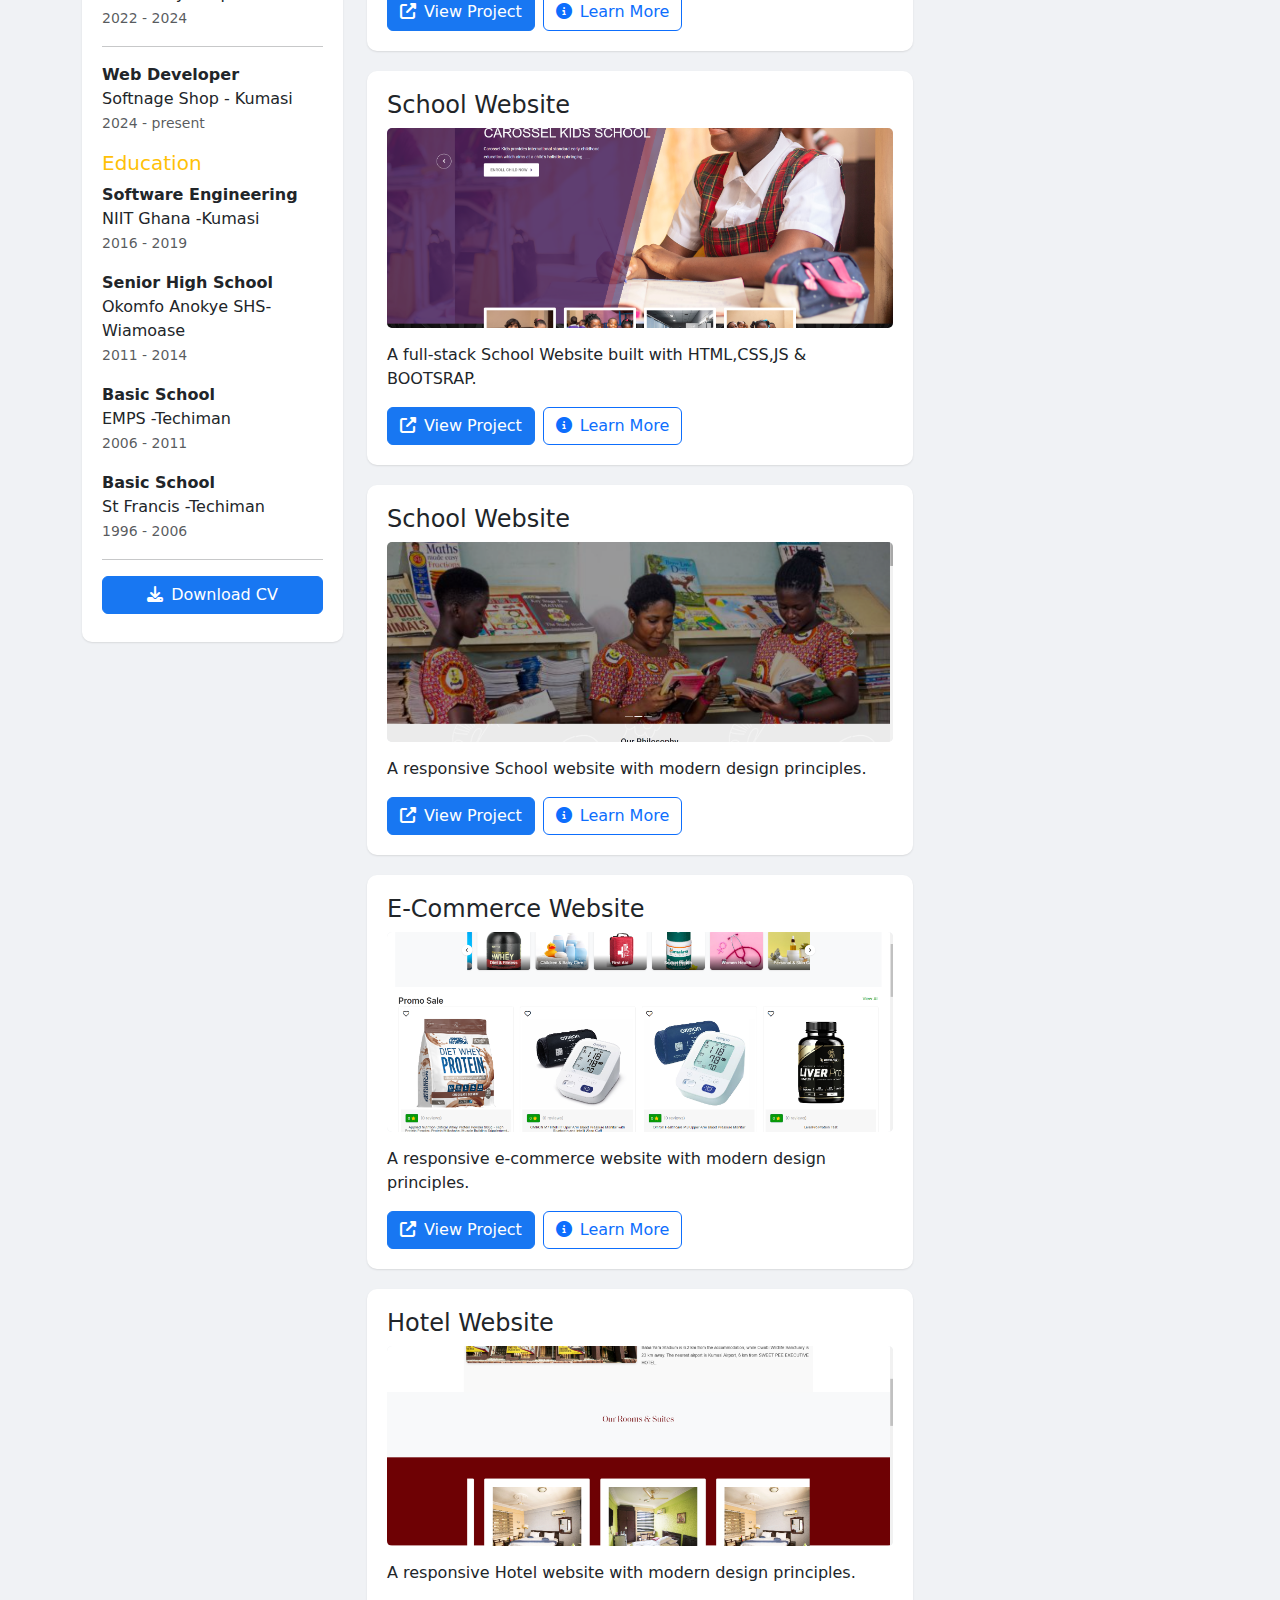
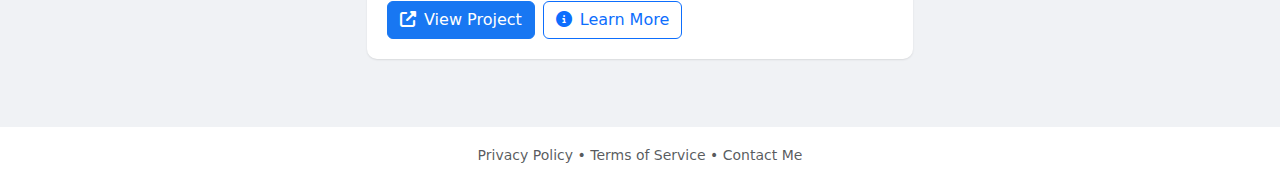
==== commit b67b6c25: "Add files via upload" ====
--- a/index.html
+++ b/index.html
@@ -147,7 +147,7 @@
           <hr />
           <div class="mb-3">
             <strong>Web Developer</strong>
-            <p class="mb-0">Dear baby Shop - Kumasi</p>
+            <p class="mb-0">Softnage Shop - Kumasi</p>
             <small class="text-muted">2024 - present</small>
           </div>
 
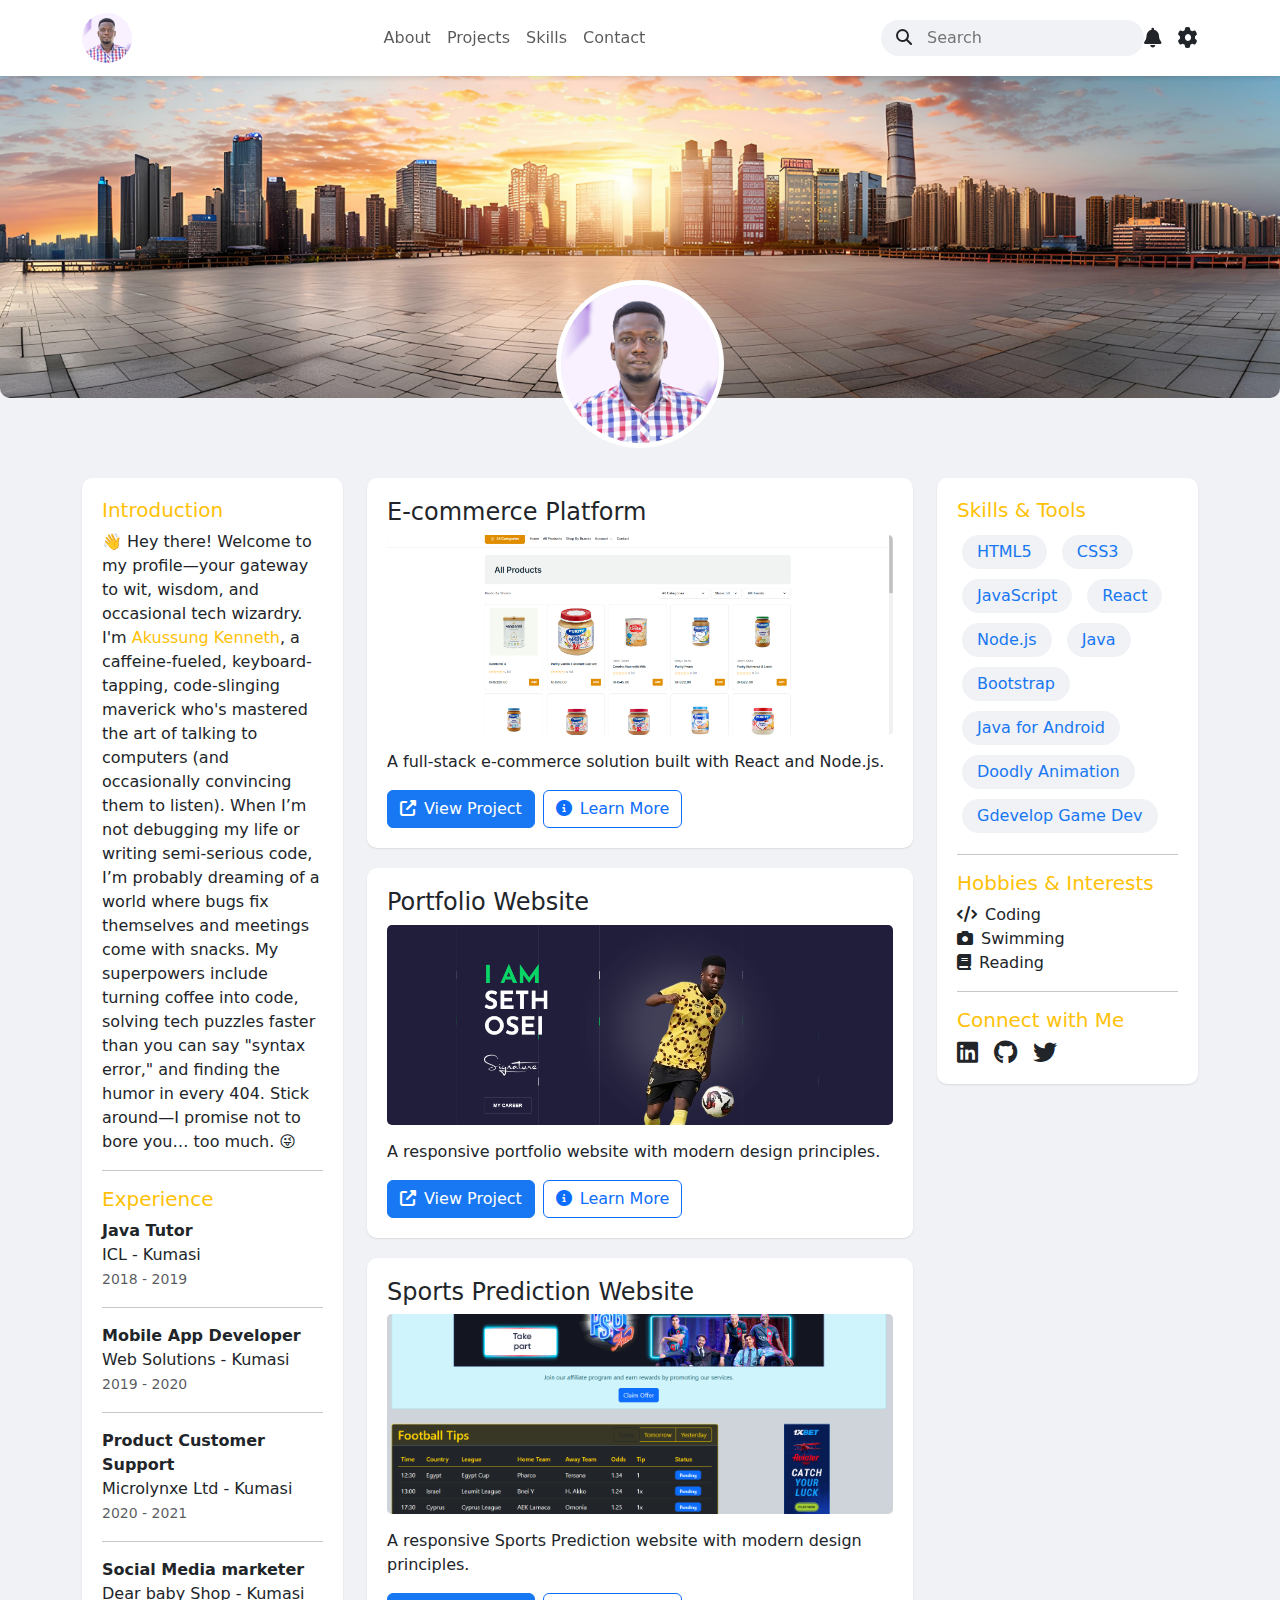
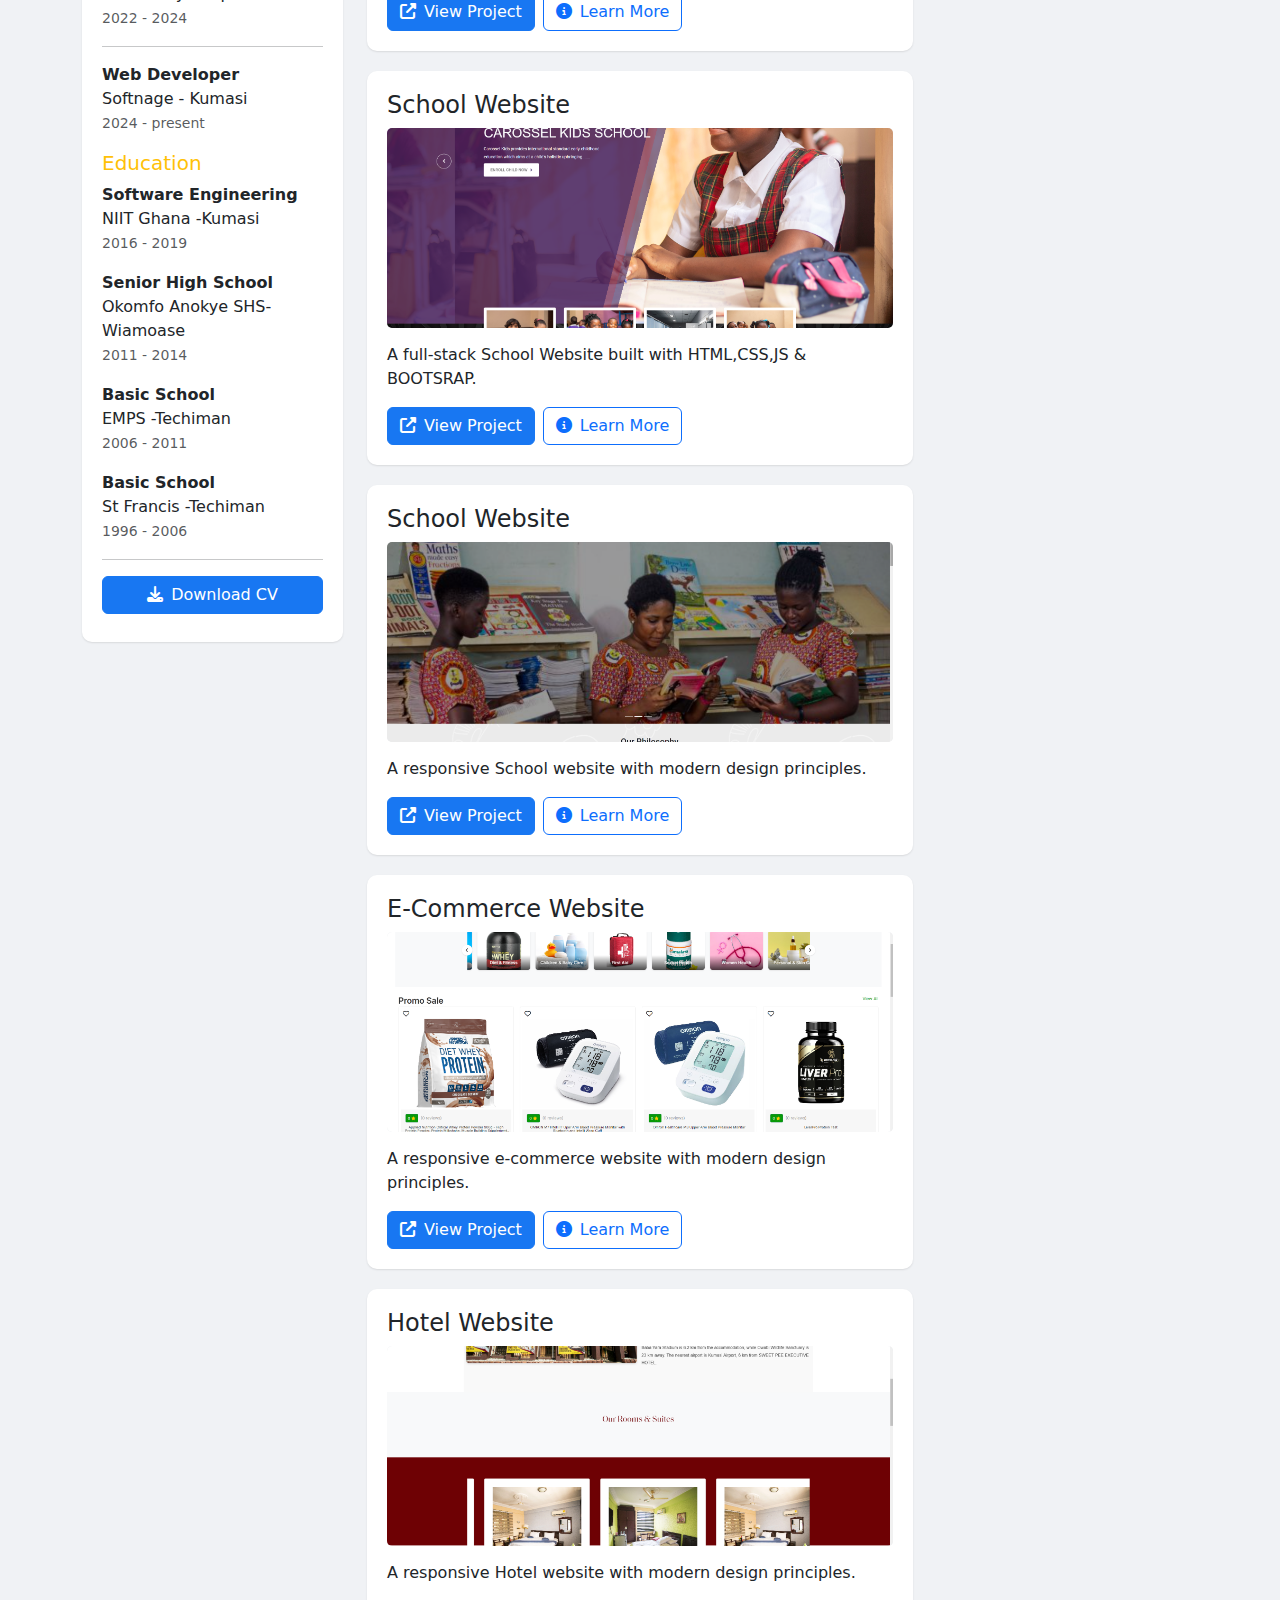
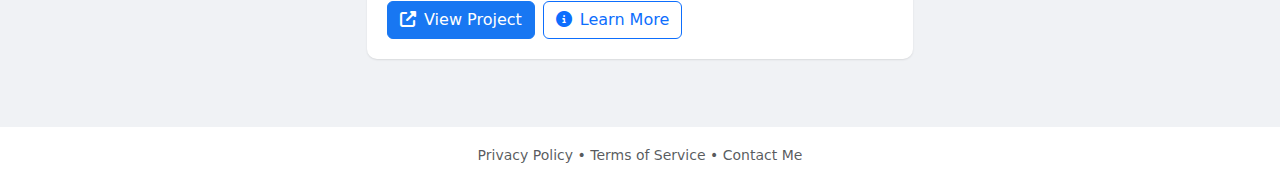
==== commit c9418a6a: "Add files via upload" ====
--- a/index.html
+++ b/index.html
@@ -147,7 +147,7 @@
           <hr />
           <div class="mb-3">
             <strong>Web Developer</strong>
-            <p class="mb-0">Softnage Shop - Kumasi</p>
+            <p class="mb-0">Softnage - Kumasi</p>
             <small class="text-muted">2024 - present</small>
           </div>
 
